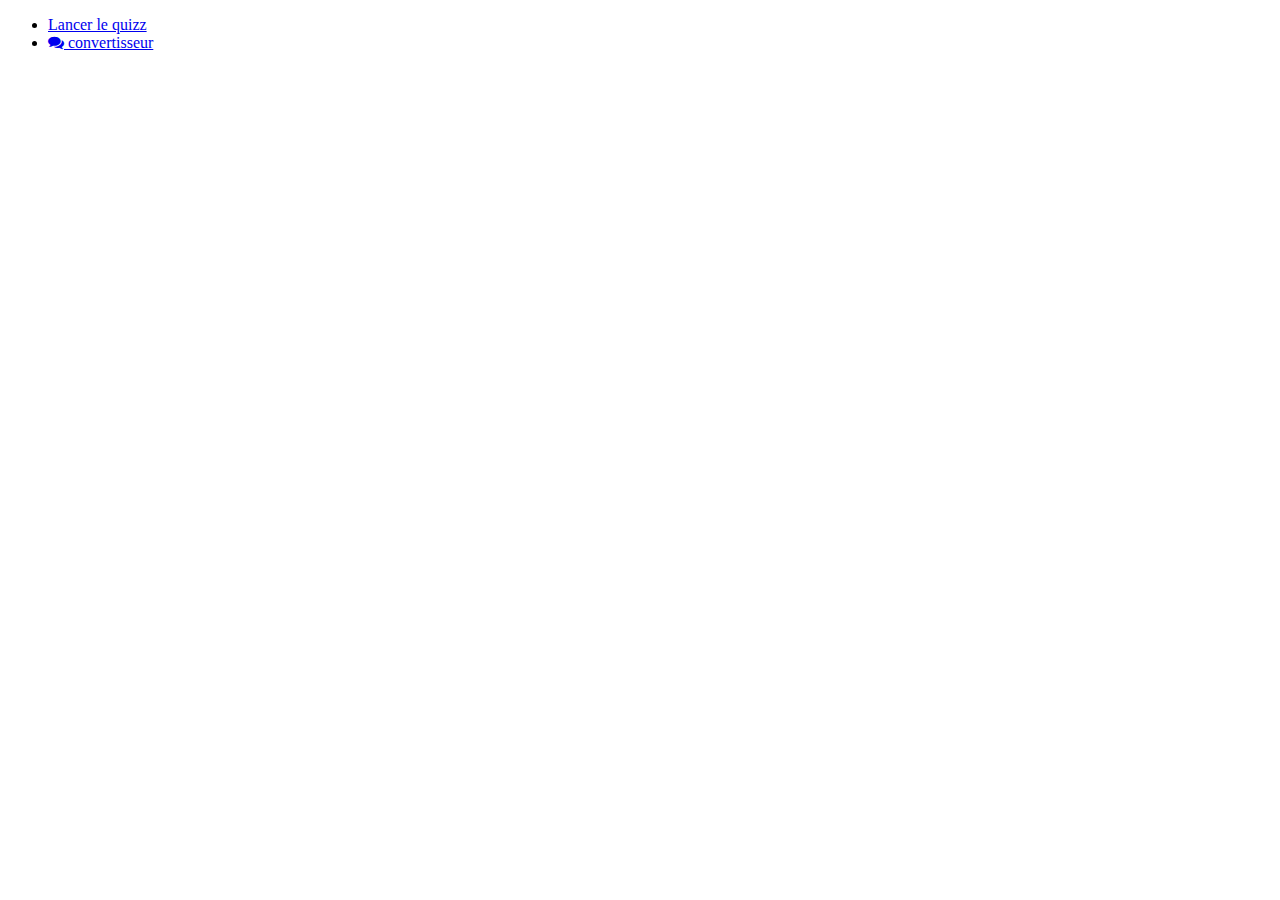
==== JS/challengeulysse/index.html @ 1de86d2d "c" ====
<!DOCTYPE html>
<html lang="en">
<head>
    <meta charset="UTF-8">
    <meta http-equiv="X-UA-Compatible" content="IE=edge">
    <meta name="viewport" content="width=device-width, initial-scale=1.0">
    <title>Document</title>
    <script src="code.js"></script>
    <link href="h.css" rel="stylesheet" type="text/css">
    <link href="https://maxcdn.bootstrapcdn.com/font-awesome/4.1.0/css/font-awesome.min.css" rel="stylesheet">
    <link href="https://fonts.googleapis.com/css2?family=Lato:wght@700&display=swap" rel="stylesheet">
</head>
<body>
    
        <ul>
            <li onclick="math()">
                <a href="#">
                    
                    <span onclick="math()">Lancer le quizz</span>
                </a> 
            </li>
            <li>
                <a href="#">
                    <i class="fa fa-comments"></i>
                    <span onclick="convertisseur()">convertisseur</span>
                </a> 
               
            </li>
            
        
    
</body>
</html>
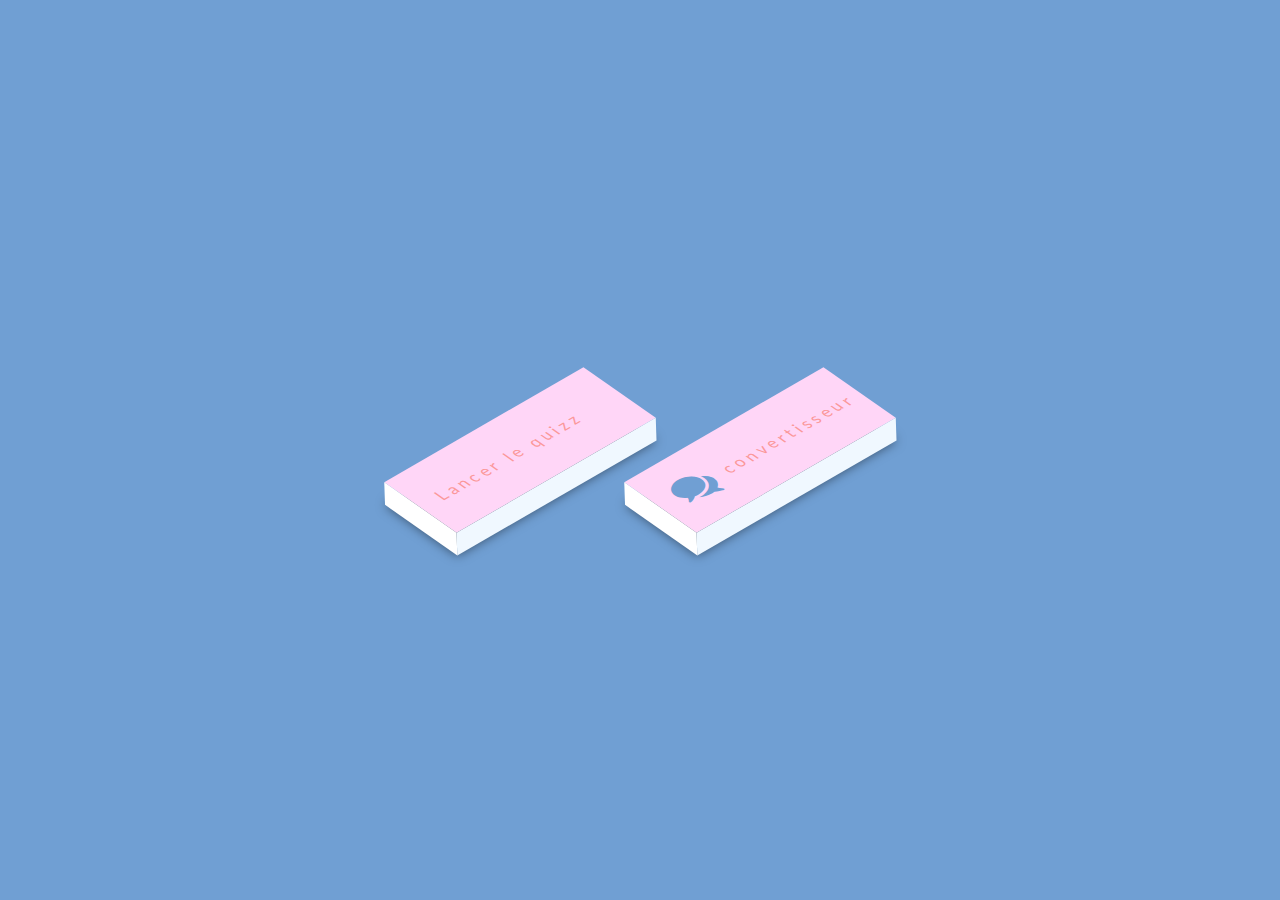
==== commit 69f67c47: "Merge 9f64049fe4319d532ea438bfe06a6eaa5ffadce8 into a612813a081d961348036735621716f8254124c8" ====
--- a/JS/challengeulysse/index.html
+++ b/JS/challengeulysse/index.html
@@ -19,7 +19,7 @@
                     <span onclick="math()">Lancer le quizz</span>
                 </a> 
             </li>
-            <li>
+            <li onclick="convertisseur()">
                 <a href="#">
                     <i class="fa fa-comments"></i>
                     <span onclick="convertisseur()">convertisseur</span>
--- a/JS/challengeulysse/h.css
+++ b/JS/challengeulysse/h.css
@@ -0,0 +1,91 @@
+body{
+    background-color: blue;
+}
+button{
+    align-items: center;
+}
+* {
+    margin: 0;
+    padding: 0;
+}
+
+body {
+    background-color: #709FD3;
+    font-family: 'Lato', sans-serif;
+}
+
+ul {
+    position: absolute;
+    top: 50%;
+    left: 50%;
+    display: flex;
+    transform: translate(-50%, -50%);
+    margin: 0;
+    padding: 0;
+}
+
+ul li {
+    list-style: none;
+    margin: 0 5px;
+}
+
+ul li a .fa {
+    font-size: 40px;
+    color: #709FD3;
+    line-height: 80px;
+    transition: 0.5s;
+    padding-right: 14px;
+}
+
+ul li a span {
+    padding: 0;
+    margin: 0;
+    position: absolute;
+    top: 30px;
+    color: #FB989A;
+    letter-spacing: 4px;
+    transition: 0.5s;
+}
+
+ul li a {
+    text-decoration: none;
+    display: absolute;
+    display: block;
+    width: 210px;
+    height: 80px;
+    background: #ffd6f7;
+    text-align: left;
+    padding-left: 20px;
+    transform: rotate(-30deg) skewX(25deg) translate(0, 0);
+    transition: 0.5s;
+    box-shadow: -20px 20px 10px rgba(0, 0, 0, 0.5);
+}
+
+ul li a:before {
+    content: '';
+    position: absolute;
+    top: 10px;
+    left: -20px;
+    height: 100%;
+    width: 20px;
+    background: white;
+    transform: 0.5s;
+    transform: rotate(0deg) skewY(-45deg);
+}
+
+ul li a:after {
+    content: '';
+    position: absolute;
+    bottom: -20px;
+    left: -10px;
+    height: 20px;
+    width: 100%;
+    background: aliceblue;
+    transform: 0.5s;
+    transform: rotate(0deg) skewX(-45deg);
+}
+
+ul li a:hover {
+    transform: rotate(-30deg) skew(25deg) translate(20px, -15px);
+    box-shadow: -50px 50px 50px rgba(0, 0, 0, 0.5);
+}
